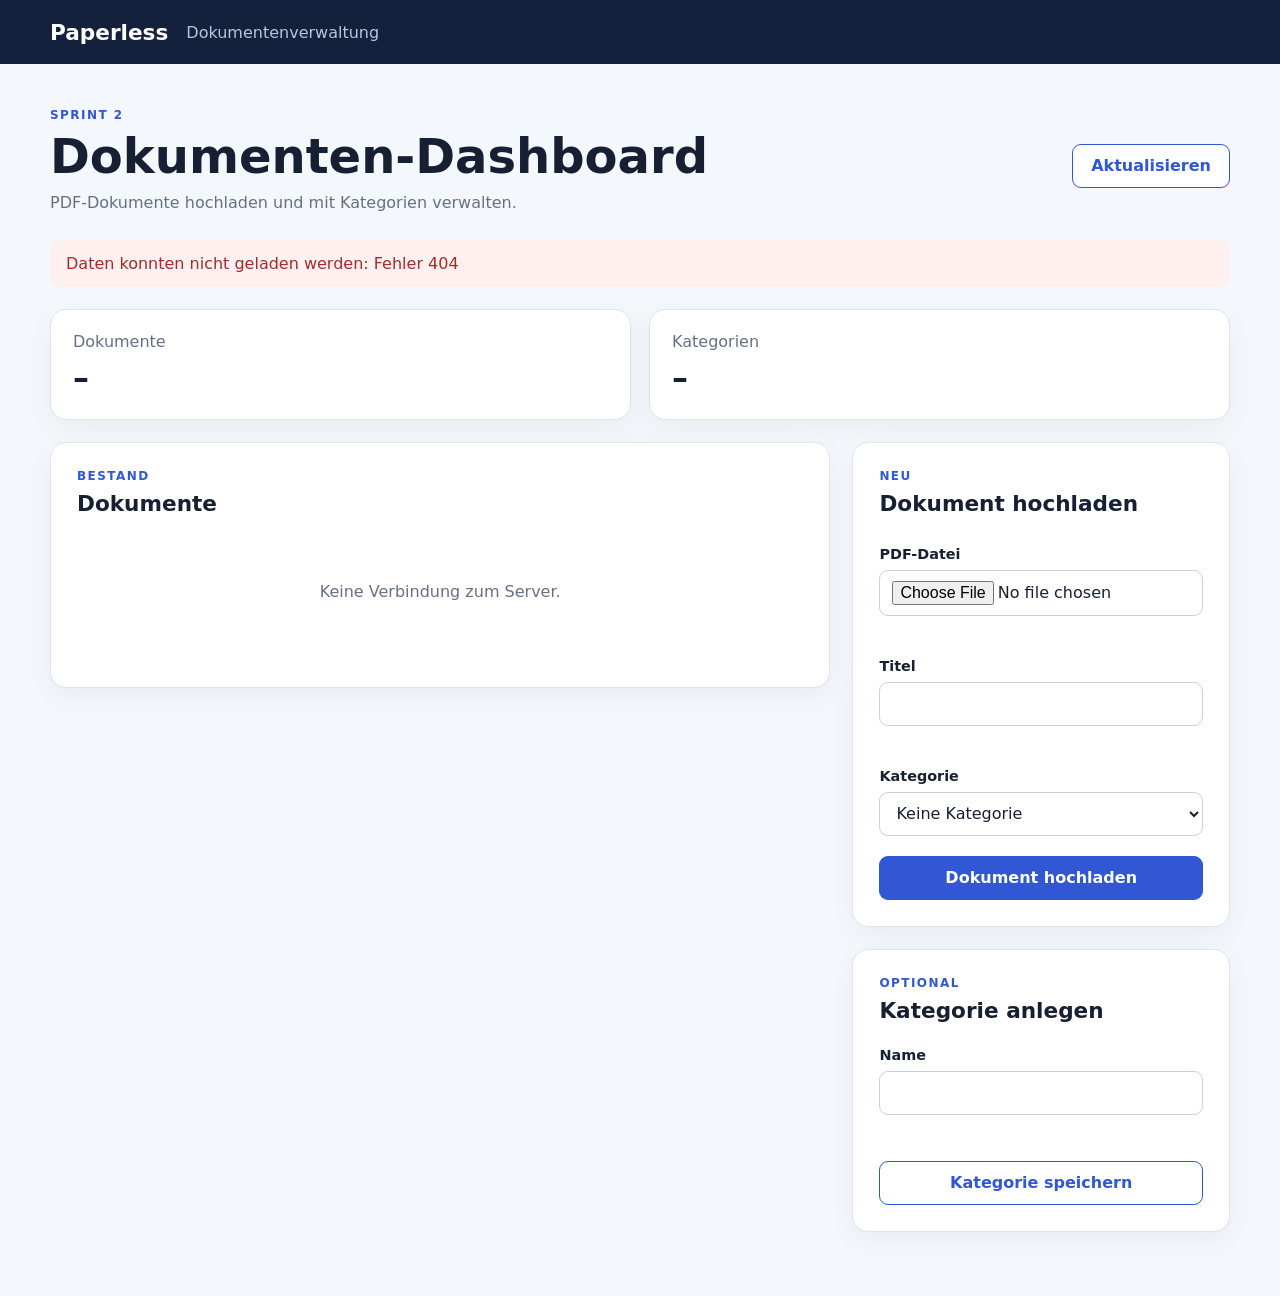
==== paperless-webui/public/index.html @ ef5d60e8 "Projektstruktur überarbeiten und PDF-Upload über die Web-UI" ====
<!doctype html>
<html lang="de">
<head>
    <meta charset="UTF-8">
    <meta name="viewport" content="width=device-width, initial-scale=1.0">
    <title>Paperless Dashboard</title>
    <link rel="stylesheet" href="styles.css">
</head>
<body>
<header class="topbar">
    <a class="brand" href="/">Paperless</a>
    <span class="subtitle">Dokumentenverwaltung</span>
</header>

<main class="page">
    <section class="hero">
        <div>
            <p class="eyebrow">Sprint 2</p>
            <h1>Dokumenten-Dashboard</h1>
            <p>PDF-Dokumente hochladen und mit Kategorien verwalten.</p>
        </div>
        <button id="refresh-button" class="button secondary" type="button">Aktualisieren</button>
    </section>

    <div id="page-message" class="message hidden" role="status"></div>

    <section class="stats" aria-label="Übersicht">
        <article class="stat-card">
            <span>Dokumente</span>
            <strong id="document-count">–</strong>
        </article>
        <article class="stat-card">
            <span>Kategorien</span>
            <strong id="category-count">–</strong>
        </article>
    </section>

    <section class="content-grid">
        <article class="panel">
            <div class="panel-heading">
                <div>
                    <p class="eyebrow">Bestand</p>
                    <h2>Dokumente</h2>
                </div>
            </div>
            <div id="document-list" class="document-list">
                <p class="empty-state">Dokumente werden geladen …</p>
            </div>
        </article>

        <aside class="forms">
            <article class="panel">
                <p class="eyebrow">Neu</p>
                <h2>Dokument hochladen</h2>
                <form id="document-form" novalidate>
                    <label for="file">PDF-Datei</label>
                    <input id="file" name="file" type="file" accept="application/pdf,.pdf" required>
                    <small class="field-error" id="file-error"></small>

                    <label for="title">Titel</label>
                    <input id="title" name="title" maxlength="200" required>
                    <small class="field-error" id="title-error"></small>

                    <label for="categoryId">Kategorie</label>
                    <select id="categoryId" name="categoryId">
                        <option value="">Keine Kategorie</option>
                    </select>

                    <button class="button" type="submit">Dokument hochladen</button>
                </form>
            </article>

            <article class="panel compact-panel">
                <p class="eyebrow">Optional</p>
                <h2>Kategorie anlegen</h2>
                <form id="category-form" novalidate>
                    <label for="categoryName">Name</label>
                    <input id="categoryName" name="name" maxlength="80" required>
                    <small class="field-error" id="categoryName-error"></small>
                    <button class="button secondary" type="submit">Kategorie speichern</button>
                </form>
            </article>
        </aside>
    </section>
</main>

<script type="module" src="dashboard.js"></script>
</body>
</html>
---- paperless-webui/public/styles.css ----
:root {
    color-scheme: light;
    --background: #f4f7fb;
    --surface: #ffffff;
    --text: #172033;
    --muted: #667085;
    --primary: #3157d5;
    --primary-dark: #2443aa;
    --border: #dfe5ee;
    --success: #146c43;
    --success-bg: #eaf8f0;
    --error: #a52a2a;
    --error-bg: #fff0f0;
    font-family: Inter, ui-sans-serif, system-ui, -apple-system, BlinkMacSystemFont, "Segoe UI", sans-serif;
}

* { box-sizing: border-box; }

body {
    margin: 0;
    background: var(--background);
    color: var(--text);
}

.topbar {
    height: 64px;
    display: flex;
    align-items: center;
    gap: 18px;
    padding: 0 max(24px, calc((100vw - 1180px) / 2));
    background: #14213d;
    color: white;
}

.brand {
    color: white;
    text-decoration: none;
    font-size: 1.35rem;
    font-weight: 800;
}

.subtitle { color: #bac5dc; }

.page {
    width: min(1180px, calc(100% - 32px));
    margin: 0 auto;
    padding: 44px 0 64px;
}

.narrow-page { width: min(760px, calc(100% - 32px)); }

.hero {
    display: flex;
    align-items: center;
    justify-content: space-between;
    gap: 24px;
    margin-bottom: 28px;
}

h1, h2, p { margin-top: 0; }
h1 { margin-bottom: 10px; font-size: clamp(2rem, 5vw, 3rem); line-height: 1.1; }
h2 { margin-bottom: 22px; font-size: 1.35rem; }
.hero p:not(.eyebrow) { color: var(--muted); margin-bottom: 0; }

.eyebrow {
    margin-bottom: 8px;
    color: var(--primary);
    font-size: .75rem;
    font-weight: 800;
    letter-spacing: .12em;
    text-transform: uppercase;
}

.stats {
    display: grid;
    grid-template-columns: repeat(2, minmax(0, 1fr));
    gap: 18px;
    margin: 22px 0;
}

.stat-card, .panel {
    background: var(--surface);
    border: 1px solid var(--border);
    border-radius: 16px;
    box-shadow: 0 8px 28px rgba(20, 33, 61, .05);
}

.stat-card { padding: 22px; }
.stat-card span { display: block; color: var(--muted); margin-bottom: 8px; }
.stat-card strong { font-size: 2rem; }
.panel { padding: 26px; }

.content-grid {
    display: grid;
    grid-template-columns: minmax(0, 1.55fr) minmax(300px, .75fr);
    gap: 22px;
    align-items: start;
}

.forms { display: grid; gap: 22px; }
.compact-panel h2 { margin-bottom: 16px; }

form { display: grid; gap: 8px; }
label { margin-top: 8px; font-weight: 700; font-size: .9rem; }

input, select {
    width: 100%;
    min-height: 44px;
    padding: 10px 12px;
    border: 1px solid #c9d2df;
    border-radius: 9px;
    background: white;
    color: var(--text);
    font: inherit;
}

input:focus, select:focus {
    outline: 3px solid rgba(49, 87, 213, .15);
    border-color: var(--primary);
}

.field-error { min-height: 18px; color: var(--error); }

.button {
    min-height: 44px;
    margin-top: 12px;
    padding: 10px 18px;
    border: 1px solid var(--primary);
    border-radius: 9px;
    background: var(--primary);
    color: white;
    font: inherit;
    font-weight: 750;
    cursor: pointer;
}

.button:hover { background: var(--primary-dark); }
.button.secondary { background: white; color: var(--primary); }
.button.secondary:hover { background: #eef2ff; }

.message {
    padding: 14px 16px;
    border-radius: 10px;
    background: var(--success-bg);
    color: var(--success);
    margin: 18px 0;
}

.message.error { background: var(--error-bg); color: var(--error); }
.hidden { display: none; }

.document-list { display: grid; }

.document-row {
    display: grid;
    grid-template-columns: 48px minmax(0, 1fr) auto 20px;
    gap: 14px;
    align-items: center;
    padding: 16px 0;
    border-bottom: 1px solid var(--border);
    color: inherit;
    text-decoration: none;
}

.document-row:last-child { border-bottom: 0; }
.document-row:hover strong { color: var(--primary); }

.file-icon {
    display: grid;
    place-items: center;
    width: 44px;
    height: 44px;
    border-radius: 10px;
    background: #eef2ff;
    color: var(--primary);
    font-size: .65rem;
    font-weight: 850;
}

.document-info { min-width: 0; }
.document-info strong, .document-info small { display: block; overflow: hidden; text-overflow: ellipsis; white-space: nowrap; }
.document-info small { margin-top: 4px; color: var(--muted); }

.category-badge {
    padding: 6px 9px;
    border-radius: 999px;
    background: #eef1f5;
    color: #4d596b;
    font-size: .75rem;
}

.row-arrow { color: var(--muted); font-size: 1.5rem; }
.empty-state { color: var(--muted); text-align: center; padding: 44px 10px; }
.back-link { display: inline-block; margin-bottom: 20px; color: var(--primary); text-decoration: none; font-weight: 700; }
.detail-panel h1 { font-size: 2.2rem; }

.detail-grid {
    display: grid;
    grid-template-columns: repeat(2, minmax(0, 1fr));
    gap: 18px;
    margin: 30px 0 0;
}

.detail-grid div { padding: 16px; border-radius: 10px; background: var(--background); }
.detail-grid dt { color: var(--muted); font-size: .8rem; font-weight: 700; }
.detail-grid dd { margin: 7px 0 0; font-weight: 700; overflow-wrap: anywhere; }

@media (max-width: 820px) {
    .content-grid { grid-template-columns: 1fr; }
    .hero { align-items: flex-start; flex-direction: column; }
}

@media (max-width: 560px) {
    .stats, .detail-grid { grid-template-columns: 1fr; }
    .document-row { grid-template-columns: 44px minmax(0, 1fr) 16px; }
    .category-badge { display: none; }
    .panel { padding: 20px; }
    .subtitle { display: none; }
}
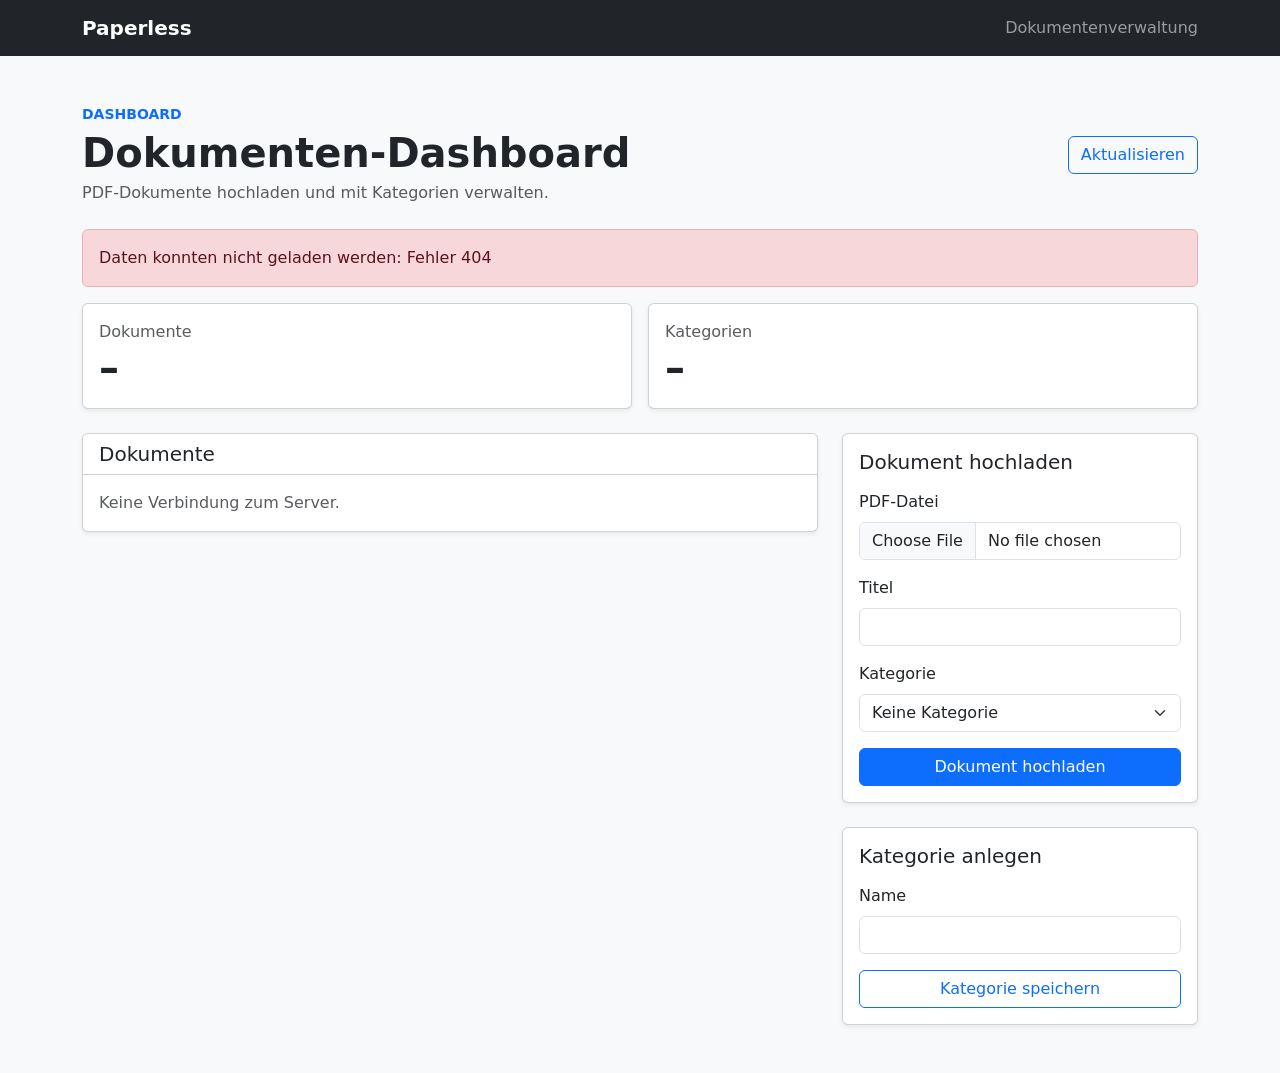
==== commit 2425ef3a: "Web-UI auf Bootstrap 5 umstellen" ====
--- a/paperless-webui/public/index.html
+++ b/paperless-webui/public/index.html
@@ -4,84 +4,103 @@
     <meta charset="UTF-8">
     <meta name="viewport" content="width=device-width, initial-scale=1.0">
     <title>Paperless Dashboard</title>
+    <!-- Bootstrap 5.3.3, bundled locally so the UI also works without internet -->
+    <link rel="stylesheet" href="vendor/bootstrap.min.css">
     <link rel="stylesheet" href="styles.css">
 </head>
-<body>
-<header class="topbar">
-    <a class="brand" href="/">Paperless</a>
-    <span class="subtitle">Dokumentenverwaltung</span>
-</header>
+<body class="bg-body-tertiary">
+<nav class="navbar navbar-dark bg-dark">
+    <div class="container">
+        <a class="navbar-brand fw-bold" href="/">Paperless</a>
+        <span class="navbar-text">Dokumentenverwaltung</span>
+    </div>
+</nav>
 
-<main class="page">
-    <section class="hero">
+<main class="container py-4 py-md-5">
+    <div class="d-flex flex-wrap justify-content-between align-items-center gap-3 mb-4">
         <div>
-            <p class="eyebrow">Sprint 2</p>
-            <h1>Dokumenten-Dashboard</h1>
-            <p>PDF-Dokumente hochladen und mit Kategorien verwalten.</p>
+            <p class="text-primary text-uppercase fw-bold small mb-1">Dashboard</p>
+            <h1 class="fw-bold mb-1">Dokumenten-Dashboard</h1>
+            <p class="text-body-secondary mb-0">PDF-Dokumente hochladen und mit Kategorien verwalten.</p>
         </div>
-        <button id="refresh-button" class="button secondary" type="button">Aktualisieren</button>
-    </section>
+        <button id="refresh-button" class="btn btn-outline-primary" type="button">Aktualisieren</button>
+    </div>
 
-    <div id="page-message" class="message hidden" role="status"></div>
+    <div id="page-message" class="alert d-none" role="status"></div>
 
-    <section class="stats" aria-label="Übersicht">
-        <article class="stat-card">
-            <span>Dokumente</span>
-            <strong id="document-count">–</strong>
-        </article>
-        <article class="stat-card">
-            <span>Kategorien</span>
-            <strong id="category-count">–</strong>
-        </article>
-    </section>
-
-    <section class="content-grid">
-        <article class="panel">
-            <div class="panel-heading">
-                <div>
-                    <p class="eyebrow">Bestand</p>
-                    <h2>Dokumente</h2>
+    <div class="row g-3 mb-4">
+        <div class="col-6">
+            <div class="card shadow-sm h-100">
+                <div class="card-body">
+                    <div class="text-body-secondary">Dokumente</div>
+                    <div id="document-count" class="display-6 fw-bold">–</div>
                 </div>
             </div>
-            <div id="document-list" class="document-list">
-                <p class="empty-state">Dokumente werden geladen …</p>
+        </div>
+        <div class="col-6">
+            <div class="card shadow-sm h-100">
+                <div class="card-body">
+                    <div class="text-body-secondary">Kategorien</div>
+                    <div id="category-count" class="display-6 fw-bold">–</div>
+                </div>
             </div>
-        </article>
+        </div>
+    </div>
 
-        <aside class="forms">
-            <article class="panel">
-                <p class="eyebrow">Neu</p>
-                <h2>Dokument hochladen</h2>
-                <form id="document-form" novalidate>
-                    <label for="file">PDF-Datei</label>
-                    <input id="file" name="file" type="file" accept="application/pdf,.pdf" required>
-                    <small class="field-error" id="file-error"></small>
+    <div class="row g-4">
+        <div class="col-lg-8">
+            <div class="card shadow-sm">
+                <div class="card-header bg-white">
+                    <h2 class="h5 mb-0">Dokumente</h2>
+                </div>
+                <div id="document-list" class="list-group list-group-flush">
+                    <p class="text-body-secondary p-3 mb-0">Dokumente werden geladen …</p>
+                </div>
+            </div>
+        </div>
 
-                    <label for="title">Titel</label>
-                    <input id="title" name="title" maxlength="200" required>
-                    <small class="field-error" id="title-error"></small>
+        <div class="col-lg-4">
+            <div class="card shadow-sm mb-4">
+                <div class="card-body">
+                    <h2 class="h5 mb-3">Dokument hochladen</h2>
+                    <form id="document-form" novalidate>
+                        <div class="mb-3">
+                            <label for="file" class="form-label">PDF-Datei</label>
+                            <input id="file" name="file" type="file" class="form-control"
+                                   accept="application/pdf,.pdf" required>
+                            <div class="invalid-feedback" id="file-error"></div>
+                        </div>
+                        <div class="mb-3">
+                            <label for="title" class="form-label">Titel</label>
+                            <input id="title" name="title" class="form-control" maxlength="200" required>
+                            <div class="invalid-feedback" id="title-error"></div>
+                        </div>
+                        <div class="mb-3">
+                            <label for="categoryId" class="form-label">Kategorie</label>
+                            <select id="categoryId" name="categoryId" class="form-select">
+                                <option value="">Keine Kategorie</option>
+                            </select>
+                        </div>
+                        <button class="btn btn-primary w-100" type="submit">Dokument hochladen</button>
+                    </form>
+                </div>
+            </div>
 
-                    <label for="categoryId">Kategorie</label>
-                    <select id="categoryId" name="categoryId">
-                        <option value="">Keine Kategorie</option>
-                    </select>
-
-                    <button class="button" type="submit">Dokument hochladen</button>
-                </form>
-            </article>
-
-            <article class="panel compact-panel">
-                <p class="eyebrow">Optional</p>
-                <h2>Kategorie anlegen</h2>
-                <form id="category-form" novalidate>
-                    <label for="categoryName">Name</label>
-                    <input id="categoryName" name="name" maxlength="80" required>
-                    <small class="field-error" id="categoryName-error"></small>
-                    <button class="button secondary" type="submit">Kategorie speichern</button>
-                </form>
-            </article>
-        </aside>
-    </section>
+            <div class="card shadow-sm">
+                <div class="card-body">
+                    <h2 class="h5 mb-3">Kategorie anlegen</h2>
+                    <form id="category-form" novalidate>
+                        <div class="mb-3">
+                            <label for="categoryName" class="form-label">Name</label>
+                            <input id="categoryName" name="name" class="form-control" maxlength="80" required>
+                            <div class="invalid-feedback" id="categoryName-error"></div>
+                        </div>
+                        <button class="btn btn-outline-primary w-100" type="submit">Kategorie speichern</button>
+                    </form>
+                </div>
+            </div>
+        </div>
+    </div>
 </main>
 
 <script type="module" src="dashboard.js"></script>
